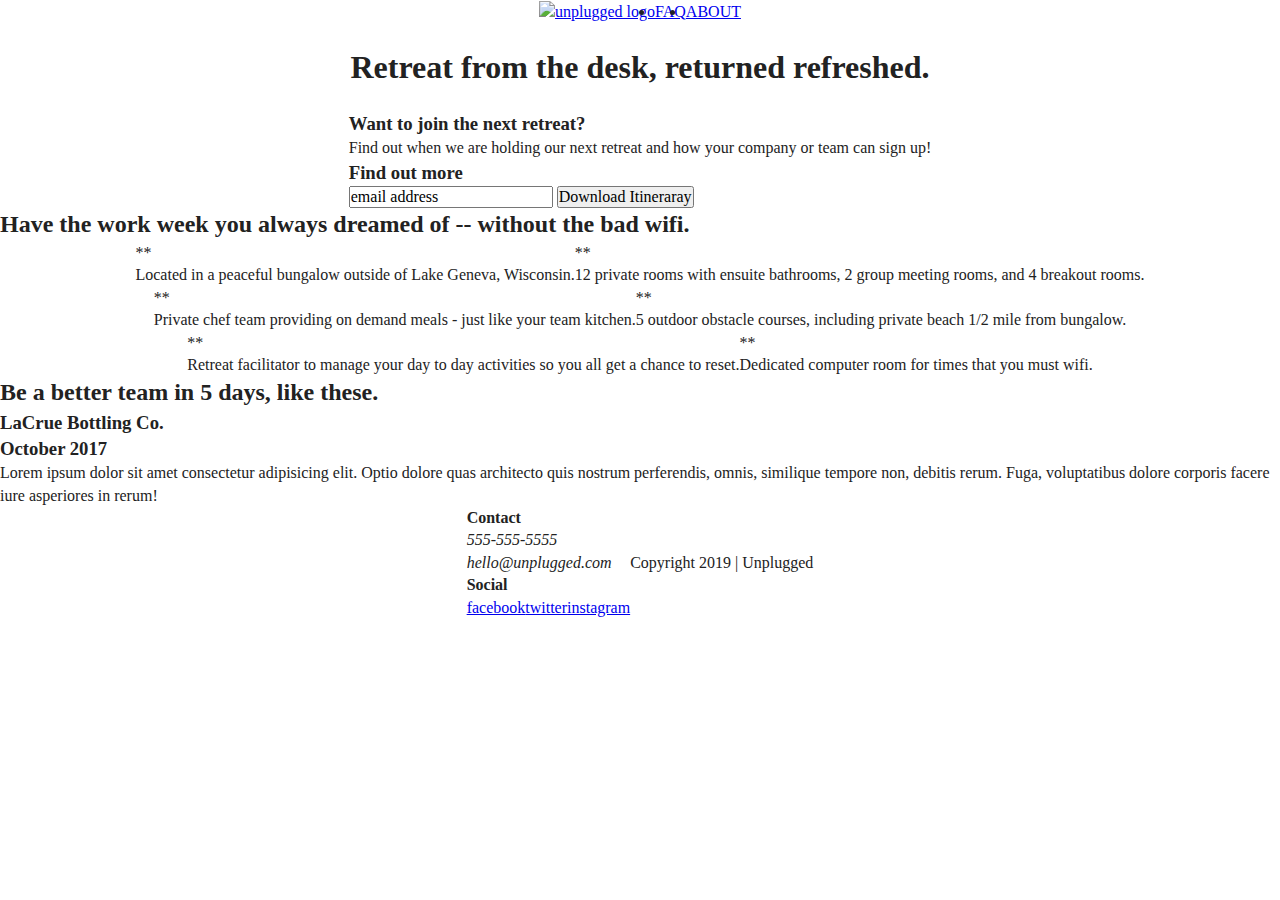
==== index.html @ de797e1e "Added initial flexbox properties to CSS" ====
<!doctype html>
<html class="no-js" lang="">

<head>
  <meta charset="utf-8">
  <title></title>
  <meta name="description" content="">
  <meta name="viewport" content="width=device-width, initial-scale=1">

  <meta property="og:title" content="">
  <meta property="og:type" content="">
  <meta property="og:url" content="">
  <meta property="og:image" content="">

  <link rel="manifest" href="site.webmanifest">
  <link rel="apple-touch-icon" href="icon.png">
  <!-- Place favicon.ico in the root directory -->

  <link rel="stylesheet" href="css/normalize.css">
  <link rel="stylesheet" href="css/main.css">

  <meta name="theme-color" content="#fafafa">
</head>

<body>
  <header>
    <div class="content-wrapper">
      <a href="#"><img src="" alt="unplugged logo"></a>
      <div class="header-divider"></div>
      <nav>
        <ul>
          <li><a href="faq/index.html">FAQ</a></li>
          <li><a href="about/index.html">ABOUT</a></li>
        </ul>
      </nav>
    </div>
  </header>

  <main>

    <!-- HERO AREA -->
    <section class="hero-area">
      <div class="content-wrapper">
        <h1>Retreat from the desk, returned refreshed.</h1>
        <!-- image will go here -->
      </div>
    </section>

    <!-- ASIDE: NEWSLETTER FORM -->
    <aside>
      <div class="content-wrapper">
        <div class="form-description">
          <h3>Want to join the next retreat?</h3>
          <p>
            Find out when we are holding our next retreat and how your company or team can sign up!
          </p>
        </div>
        <div class="form">
          <h3>Find out more</h3>
          <input type="text" name="name" value="email address" class="form-input">
          <input type="button" value="Download Itineraray" class="btn">
        </div>
      </div>
    </aside>

    <!-- RETREAT FEATURES SECTION -->
    <section class="features">
      <div class="content-wrapper">
        <h2>Have the work week you always dreamed of -- without the bad wifi.</h2>
        <div class="features-items">
          <article>
            <p class="fontawesome-icon">**</p>
            <p class="features-item-description">Located in a peaceful bungalow outside of Lake Geneva, Wisconsin.</p>
          </article>
          <article>
            <p class="fontawesome-icon">**</p>
            <p class="features-item-description">12 private rooms with ensuite bathrooms, 2 group meeting rooms, and 4 breakout rooms.</p>
          </article>
          <article>
            <p class="fontawesome-icon">**</p>
            <p class="features-item-description">Private chef team providing on demand meals - just like your team kitchen.</p>
          </article>
          <article>
            <p class="fontawesome-icon">**</p>
            <p class="features-item-description">5 outdoor obstacle courses, including private beach 1/2 mile from bungalow.</p>
          </article>
          <article>
            <p class="fontawesome-icon">**</p>
            <p class="features-item-description">Retreat facilitator to manage your day to day activities so you all get a chance to reset.</p>
          </article>
          <article>
            <p class="fontawesome-icon">**</p>
            <p class="features-item-description">Dedicated computer room for times that you must wifi.</p>
          </article>
        </div>
      </div>
    </section>

    <!-- REVIEWS SECTION -->
    <section class="reviews">
      <div class="content-wrapper">
        <h2>Be a better team in 5 days, like these.</h2>
        <!-- image here -->
        <h3>LaCrue Bottling Co.<br>
        October 2017</h3>
        <p>Lorem ipsum dolor sit amet consectetur adipisicing elit. Optio dolore quas architecto quis nostrum perferendis, omnis, similique tempore non, debitis rerum. Fuga, voluptatibus dolore corporis facere iure asperiores in rerum!</p>
      </div>
    </section>
  </main>

  <footer>
    <div class="content-wrapper">
      <div class="footer-content">

        <!-- FOOTER CONTACT INFO -->
        <div class="contact">
          <h4>Contact</h4>
          <address>
            <p>555-555-5555<br>
            hello@unplugged.com</p>
          </address>
        </div>

        <!-- SOCIAL MEDIA LINKS -->
        <div class="social">
          <h4>Social</h4>
          <div class="social-icons">
            <p><a href="https://facebook.com/" target="_blank">facebook</a></p>
            <p><a href="https://twitter.com/" target="_blank">twitter</a></p>
            <p><a href="https://instagram.com/" target="_blank">instagram</a></p>
          </div>
        </div>
      </div>
    </div>

    <div class="copyright">Copyright 2019 | Unplugged</div>

  </footer>





  <script src="js/vendor/modernizr-3.11.2.min.js"></script>
  <script src="js/plugins.js"></script>
  <script src="js/main.js"></script>

  <!-- Google Analytics: change UA-XXXXX-Y to be your site's ID. -->
  <script>
    window.ga = function () {
      ga.q.push(arguments)
    };
    ga.q = [];
    ga.l = +new Date;
    ga('create', 'UA-XXXXX-Y', 'auto');
    ga('set', 'anonymizeIp', true);
    ga('set', 'transport', 'beacon');
    ga('send', 'pageview')
  </script>
  <script src="https://www.google-analytics.com/analytics.js" async></script>

</body>

</html>
---- css/main.css ----
/*! HTML5 Boilerplate v8.0.0 | MIT License | https://html5boilerplate.com/ */

/* main.css 2.1.0 | MIT License | https://github.com/h5bp/main.css#readme */
/*
 * What follows is the result of much research on cross-browser styling.
 * Credit left inline and big thanks to Nicolas Gallagher, Jonathan Neal,
 * Kroc Camen, and the H5BP dev community and team.
 */

/* ==========================================================================
   Base styles: opinionated defaults
   ========================================================================== */

   /* Universal reset */
   * {
    margin: 0;
    padding: 0;
    box-sizing: border-box;
  }


html {
  color: #222;
  font-size: 1em;
  line-height: 1.4;
}

/*
 * Remove text-shadow in selection highlight:
 * https://twitter.com/miketaylr/status/12228805301
 *
 * Vendor-prefixed and regular ::selection selectors cannot be combined:
 * https://stackoverflow.com/a/16982510/7133471
 *
 * Customize the background color to match your design.
 */

::-moz-selection {
  background: #b3d4fc;
  text-shadow: none;
}

::selection {
  background: #b3d4fc;
  text-shadow: none;
}

/*
 * A better looking default horizontal rule
 */

hr {
  display: block;
  height: 1px;
  border: 0;
  border-top: 1px solid #ccc;
  margin: 1em 0;
  padding: 0;
}

/*
 * Remove the gap between audio, canvas, iframes,
 * images, videos and the bottom of their containers:
 * https://github.com/h5bp/html5-boilerplate/issues/440
 */

audio,
canvas,
iframe,
img,
svg,
video {
  vertical-align: middle;
}

/*
 * Remove default fieldset styles.
 */

fieldset {
  border: 0;
  margin: 0;
  padding: 0;
}

/*
 * Allow only vertical resizing of textareas.
 */

textarea {
  resize: vertical;
}

/* ==========================================================================
   Author's custom styles
   ========================================================================== */



/* -------------- BASE HEADER - FOOTER STYLES ------------*/

header,
footer {
  display: flex;
  justify-content: center;
  align-items: center;
  flex-flow: row wrap;
}

/* Header Styles */

header .content-wrapper {
  display: flex;
  justify-content: center;
  align-items: center;
  flex-flow: row wrap;
}

/* .header-divider {

} */

header nav {
  display: flex;
  justify-content: space-around;
  align-items: center;
  flex-flow: row wrap;
}

header nav ul {
  display: flex;
  justify-content: space-around;
}

/* Footer */

footer .footer-content {

}

footer .social-icons {
  display: flex;
  justify-content: space-around;
  align-items: center;
}

footer .social-icons p {
  display: flex;
  justify-content: center;
  align-items: center;
}


/* -------------- MOBILE STYLES - HOMEPAGE ------------*/

/* Hero Area */

.hero-area {
  display: flex;
  justify-content: center;
  flex-flow: row wrap;
}

.hero-area h1 {

}

/* Aside - Newsletter Form Section */
aside {
  display: flex;
  justify-content: center;
  align-items: center;
  flex-flow: row wrap;
}

/* Retreat Features Section */
.features {
  display: flex;
  justify-content: center;
  flex-flow: row wrap;
}

.features-items {
  display: flex;
  justify-content: center;
  align-items: center;
  flex-flow: row wrap;
}


/* Reviews Section */

.reviews {
  display: flex;
  justify-content: center;
  flex-flow: row wrap;
}



/* -------------- ABOUT PAGE ------------*/


/* Our Mission Section */
.mission {
  display: flex;
  justify-content: center;
  align-items: center;
  flex-flow: row wrap;
}

/* Google Maps Figure */
.map {

}

/* Contact Us Section */
.contact-section {
  display: flex;
  justify-content: center;
  align-items: center;
  flex-flow: row wrap;
}


/* -------------- FAQ PAGE ------------*/

.faq {
  display: flex;
  justify-content: center;
  align-items: center;
  flex-flow: row wrap;
}

.faq content-wrapper {
  display: flex;
  justify-content: center;
  align-items: center;
  flex-flow: row wrap;
}

.faq-items {

}















/* ==========================================================================
   Helper classes
   ========================================================================== */

/*
 * Hide visually and from screen readers
 */

.hidden,
[hidden] {
  display: none !important;
}

/*
 * Hide only visually, but have it available for screen readers:
 * https://snook.ca/archives/html_and_css/hiding-content-for-accessibility
 *
 * 1. For long content, line feeds are not interpreted as spaces and small width
 *    causes content to wrap 1 word per line:
 *    https://medium.com/@jessebeach/beware-smushed-off-screen-accessible-text-5952a4c2cbfe
 */

.sr-only {
  border: 0;
  clip: rect(0, 0, 0, 0);
  height: 1px;
  margin: -1px;
  overflow: hidden;
  padding: 0;
  position: absolute;
  white-space: nowrap;
  width: 1px;
  /* 1 */
}

/*
 * Extends the .sr-only class to allow the element
 * to be focusable when navigated to via the keyboard:
 * https://www.drupal.org/node/897638
 */

.sr-only.focusable:active,
.sr-only.focusable:focus {
  clip: auto;
  height: auto;
  margin: 0;
  overflow: visible;
  position: static;
  white-space: inherit;
  width: auto;
}

/*
 * Hide visually and from screen readers, but maintain layout
 */

.invisible {
  visibility: hidden;
}

/*
 * Clearfix: contain floats
 *
 * For modern browsers
 * 1. The space content is one way to avoid an Opera bug when the
 *    `contenteditable` attribute is included anywhere else in the document.
 *    Otherwise it causes space to appear at the top and bottom of elements
 *    that receive the `clearfix` class.
 * 2. The use of `table` rather than `block` is only necessary if using
 *    `:before` to contain the top-margins of child elements.
 */

.clearfix::before,
.clearfix::after {
  content: " ";
  display: table;
}

.clearfix::after {
  clear: both;
}

/* ==========================================================================
   EXAMPLE Media Queries for Responsive Design.
   These examples override the primary ('mobile first') styles.
   Modify as content requires.
   ========================================================================== */

@media only screen and (min-width: 35em) {
  /* Style adjustments for viewports that meet the condition */
}

@media print,
  (-webkit-min-device-pixel-ratio: 1.25),
  (min-resolution: 1.25dppx),
  (min-resolution: 120dpi) {
  /* Style adjustments for high resolution devices */
}

/* ==========================================================================
   Print styles.
   Inlined to avoid the additional HTTP request:
   https://www.phpied.com/delay-loading-your-print-css/
   ========================================================================== */

@media print {
  *,
  *::before,
  *::after {
    background: #fff !important;
    color: #000 !important;
    /* Black prints faster */
    box-shadow: none !important;
    text-shadow: none !important;
  }

  a,
  a:visited {
    text-decoration: underline;
  }

  a[href]::after {
    content: " (" attr(href) ")";
  }

  abbr[title]::after {
    content: " (" attr(title) ")";
  }

  /*
   * Don't show links that are fragment identifiers,
   * or use the `javascript:` pseudo protocol
   */
  a[href^="#"]::after,
  a[href^="javascript:"]::after {
    content: "";
  }

  pre {
    white-space: pre-wrap !important;
  }

  pre,
  blockquote {
    border: 1px solid #999;
    page-break-inside: avoid;
  }

  /*
   * Printing Tables:
   * https://web.archive.org/web/20180815150934/http://css-discuss.incutio.com/wiki/Printing_Tables
   */
  thead {
    display: table-header-group;
  }

  tr,
  img {
    page-break-inside: avoid;
  }

  p,
  h2,
  h3 {
    orphans: 3;
    widows: 3;
  }

  h2,
  h3 {
    page-break-after: avoid;
  }
}
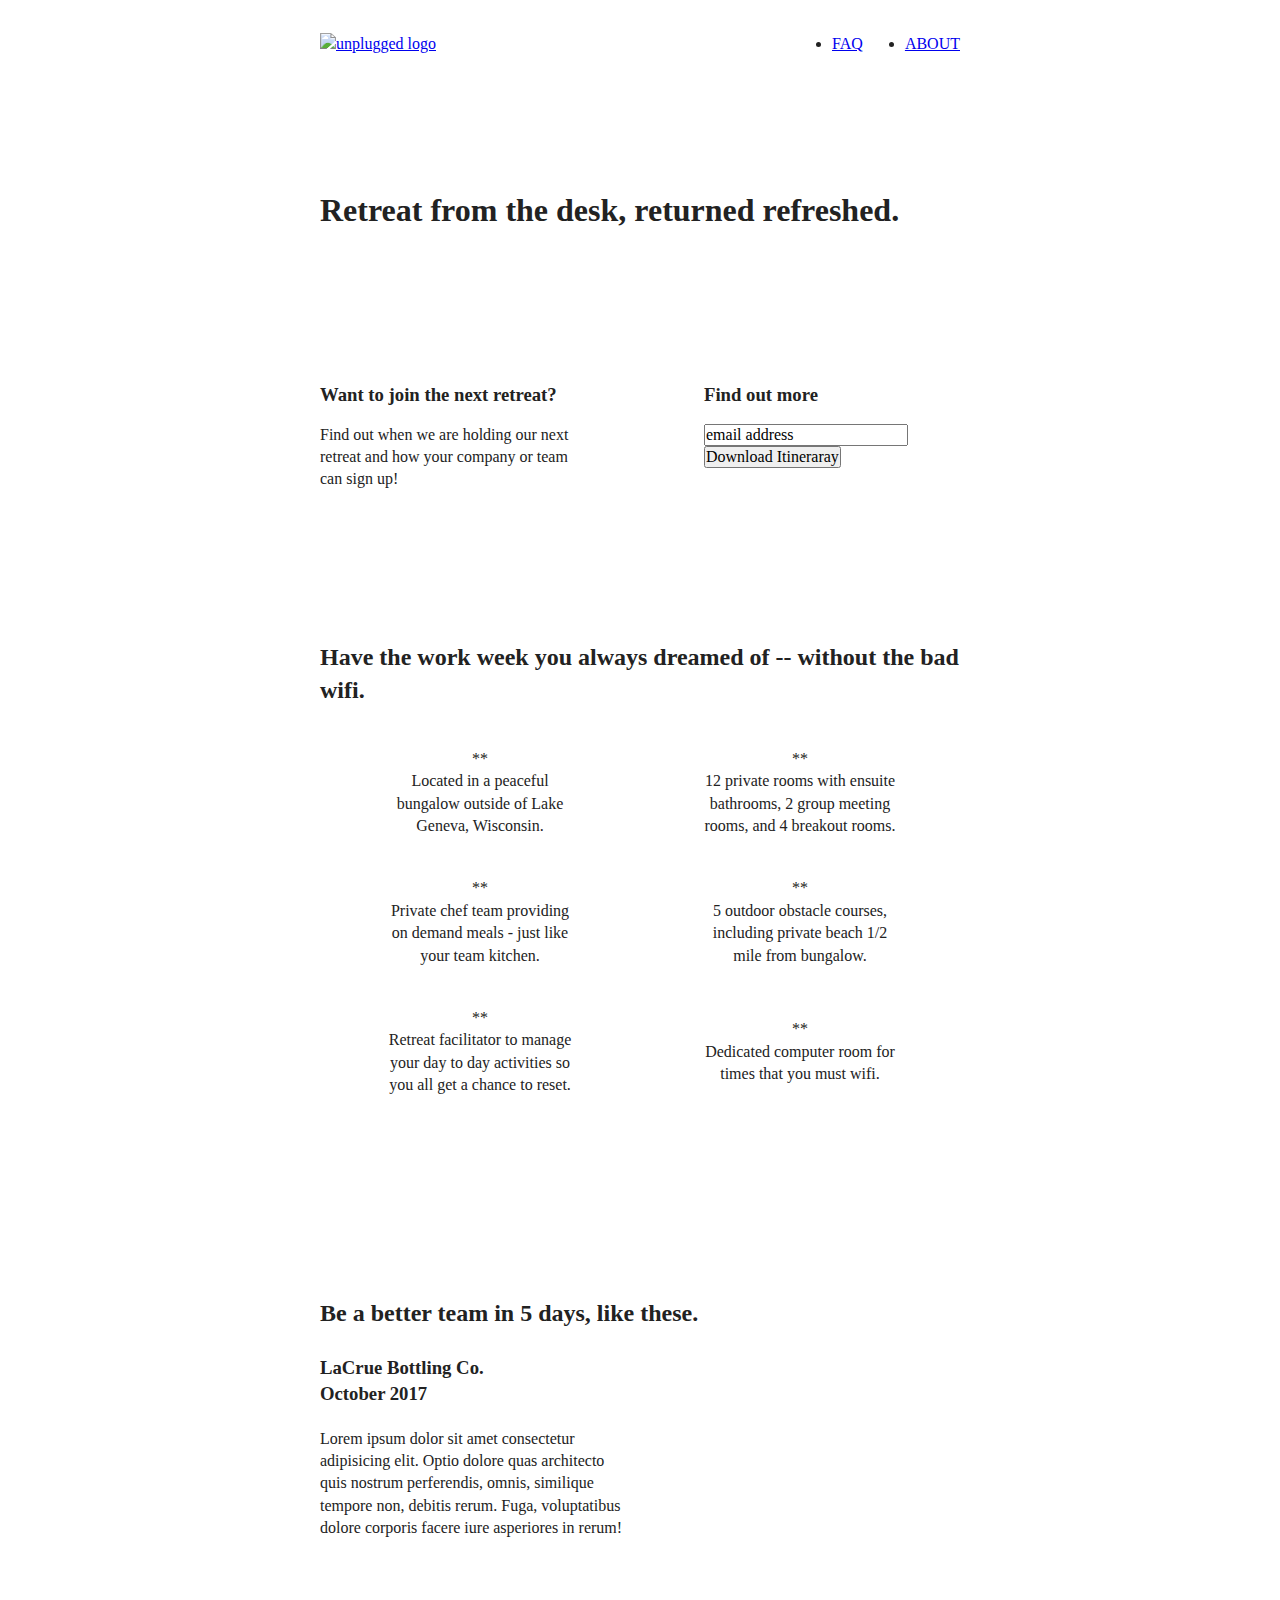
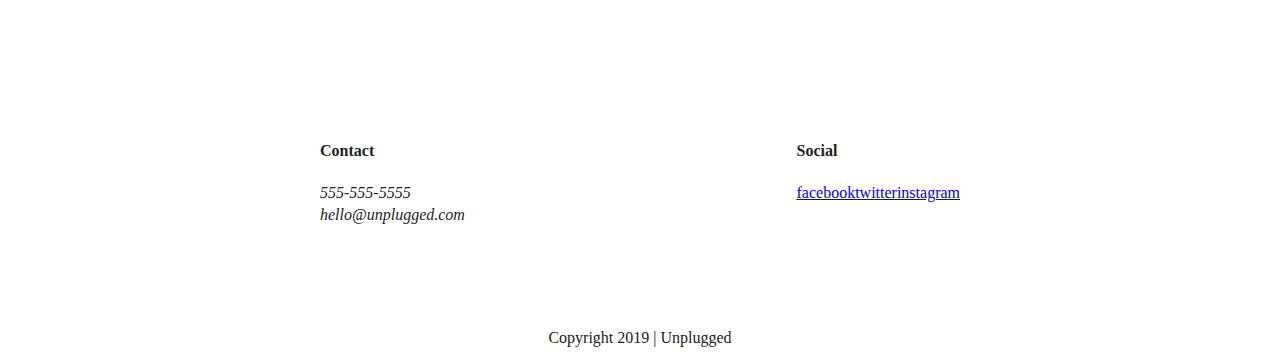
==== commit f9d9f538: "Formatted CSS for Tablet" ====
--- a/index.html
+++ b/index.html
@@ -100,10 +100,14 @@
     <section class="reviews">
       <div class="content-wrapper">
         <h2>Be a better team in 5 days, like these.</h2>
-        <!-- image here -->
-        <h3>LaCrue Bottling Co.<br>
-        October 2017</h3>
-        <p>Lorem ipsum dolor sit amet consectetur adipisicing elit. Optio dolore quas architecto quis nostrum perferendis, omnis, similique tempore non, debitis rerum. Fuga, voluptatibus dolore corporis facere iure asperiores in rerum!</p>
+          <article>
+            <!-- image here -->
+            <div>
+              <h3>LaCrue Bottling Co.<br>
+                October 2017</h3>
+                <p>Lorem ipsum dolor sit amet consectetur adipisicing elit. Optio dolore quas architecto quis nostrum perferendis, omnis, similique tempore non, debitis rerum. Fuga, voluptatibus dolore corporis facere iure asperiores in rerum!</p>
+              </div>
+          </article>
       </div>
     </section>
   </main>
--- a/css/main.css
+++ b/css/main.css
@@ -8,15 +8,15 @@
  */
 
 /* ==========================================================================
-   Base styles: opinionated defaults
-   ========================================================================== */
-
-   /* Universal reset */
-   * {
-    margin: 0;
-    padding: 0;
-    box-sizing: border-box;
-  }
+Base styles: opinionated defaults
+========================================================================== */
+
+/* Universal reset */
+* {
+margin: 0;
+padding: 0;
+box-sizing: border-box;
+}
 
 
 html {
@@ -95,9 +95,12 @@
    Author's custom styles
    ========================================================================== */
 
-
-
 /* -------------- BASE HEADER - FOOTER STYLES ------------*/
+
+.content-wrapper {
+  width: 90%;
+  margin: 50px 0;
+}
 
 header,
 footer {
@@ -109,33 +112,59 @@
 
 /* Header Styles */
 
+header {
+  padding: 15px 0;
+}
+
 header .content-wrapper {
   display: flex;
   justify-content: center;
   align-items: center;
   flex-flow: row wrap;
-}
-
-/* .header-divider {
-
-} */
+  margin: 0;
+}
+
+.header-divider {
+  width: 100%;
+  height: 1px;
+  margin: 20px 0;
+  background-color: #a1a0a0;
+}
 
 header nav {
   display: flex;
   justify-content: space-around;
   align-items: center;
   flex-flow: row wrap;
+  width: 50%;
 }
 
 header nav ul {
   display: flex;
   justify-content: space-around;
+  width: 100%;
 }
 
 /* Footer */
 
-footer .footer-content {
-
+footer {
+  flex-direction: column;
+}
+
+footer .content-wrapper {
+  width: 55%;
+}
+
+footer h4 {
+  margin-bottom: 20px; 
+}
+
+footer p {
+  margin: 0;
+}
+
+footer .contact {
+  margin-bottom: 50px;
 }
 
 footer .social-icons {
@@ -150,6 +179,10 @@
   align-items: center;
 }
 
+footer .copyright {
+  margin-bottom: 10px;
+}
+
 
 /* -------------- MOBILE STYLES - HOMEPAGE ------------*/
 
@@ -161,9 +194,10 @@
   flex-flow: row wrap;
 }
 
-.hero-area h1 {
-
-}
+.hero-area .content-wrapper {
+  margin: 30px 0;
+}
+
 
 /* Aside - Newsletter Form Section */
 aside {
@@ -173,6 +207,18 @@
   flex-flow: row wrap;
 }
 
+aside .content-wrapper {
+  margin-top: 30px;
+}
+
+aside h3 {
+  padding-bottom: 15px;
+}
+
+aside p {
+  padding-bottom: 40px;
+}
+
 /* Retreat Features Section */
 .features {
   display: flex;
@@ -180,11 +226,16 @@
   flex-flow: row wrap;
 }
 
-.features-items {
-  display: flex;
-  justify-content: center;
-  align-items: center;
-  flex-flow: row wrap;
+.features .features-items {
+  display: flex;
+  justify-content: center;
+  align-items: center;
+  flex-flow: row wrap;
+}
+
+.features article {
+  width: 62%;
+  margin: 30px 0;
 }
 
 
@@ -194,6 +245,15 @@
   display: flex;
   justify-content: center;
   flex-flow: row wrap;
+}
+
+.reviews h2 {
+  margin-bottom: 25px;
+}
+
+.reviews h3 {
+  width: 55%;
+  margin-bottom: 20px;
 }
 
 
@@ -209,10 +269,14 @@
   flex-flow: row wrap;
 }
 
+.mission h2 {
+  margin-bottom: 20px;
+}
+
 /* Google Maps Figure */
-.map {
-
-}
+/* .map {
+
+} */
 
 /* Contact Us Section */
 .contact-section {
@@ -222,6 +286,19 @@
   flex-flow: row wrap;
 }
 
+.contact-section h2 {
+  margin-bottom: 15px;
+}
+
+.contact-section address {
+  margin: 15px 0;
+}
+
+.contact-section address:last-child {
+  margin-bottom: 0;
+}
+
+
 
 /* -------------- FAQ PAGE ------------*/
 
@@ -232,16 +309,22 @@
   flex-flow: row wrap;
 }
 
-.faq content-wrapper {
-  display: flex;
-  justify-content: center;
-  align-items: center;
-  flex-flow: row wrap;
-}
-
-.faq-items {
-
-}
+.faq .content-wrapper {
+  margin: 50px 0 0 0;
+  display: flex;
+  justify-content: center;
+  align-items: center;
+  flex-flow: row wrap;
+}
+
+.faq h2 {
+  margin-bottom: 40px;
+}
+
+.faq-content {
+  margin-bottom: 50px;
+}
+
 
 
 
@@ -345,8 +428,165 @@
    Modify as content requires.
    ========================================================================== */
 
-@media only screen and (min-width: 35em) {
-  /* Style adjustments for viewports that meet the condition */
+@media only screen and (min-width: 768px) {
+  /* Tablet styles here */
+
+  /* Base Styles */
+
+  .content-wrapper {
+    max-width: 640px;
+    margin: 100px 0;
+  }
+
+  /* Header */
+
+  header {
+    padding: 32px 0;
+  }
+
+  header .header-divider {
+    display: none;
+  }
+
+  header .content-wrapper {
+    justify-content: space-between;
+  }
+
+  header nav {
+    width: 20%;
+  }
+
+  header nav ul {
+    justify-content: space-between;
+  }
+
+  /* Footer */
+
+  footer .content-wrapper {
+    width: 65%;
+  }
+
+  .footer-content {
+    display: flex;
+    justify-content: space-between;
+    align-items: flex-start;
+  }
+
+  footer .contact {
+    margin-bottom: 0;
+  }
+
+
+  /**** Tablet Homepage ****/
+
+  /* Hero Section */
+
+  .hero-area {
+    margin: 100px 0;
+  }
+
+  .hero-area .content-wrapper,
+  .hero-area h1 {
+    margin: 0;
+  }
+
+  /* Aside */
+
+  aside .content-wrapper {
+    margin: 50px 0;
+    display: flex;
+    justify-content: space-between;
+    flex-flow: row wrap;
+  }
+
+  .form,
+  .form-description {
+    width: 40%;
+    margin: 0;
+  }
+
+  aside p {
+    padding-bottom: 0;
+  }
+
+  /* Features */
+
+  .features article {
+    margin: 40px 0 0 0;
+    display: flex;
+    justify-content: center;
+    align-items: center;
+    flex-flow: column wrap;
+    flex-basis: 50%;
+  }
+
+  .features .features-item-description {
+    width: 60%;
+    text-align: center;
+  }
+
+  /* Reviews */
+
+  .reviews article {
+    display: flex;
+    justify-content: space-between;
+  }
+
+  .reviews article div {
+    width: 48%;
+  }
+
+
+  /**** Tablet About Page  ****/
+
+  /* Mission Section */
+
+  .mission h2 {
+    margin-bottom: 40px;
+  }
+
+  .mission .mission-content {
+    display: flex;
+    justify-content: space-between;
+  }
+
+  .mission .mission-content p {
+    width: 45%;
+  }
+
+  /* Contact Section */
+  .contact-section h2 {
+    margin-bottom: 50px;
+    width: 80%;
+  }
+
+  .contact-section .contact-content {
+    display: flex;
+    justify-content: space-between;
+    align-items: flex-start;
+  }
+
+
+  /**** Tablet FAQ Page  ****/
+
+  /* not working - figure this out */
+  .faq .content-wrapper {
+    justify-content: space-between;
+    margin: 100px 0 50px 0;
+  }
+
+  .faq-content {
+    flex-basis: 40%;
+  }
+
+  .faq h2 {
+    width: 100%;
+  }
+
+}
+
+@media only screen and (min-width: 1200px) {
+  /* Desktop styles here */
 }
 
 @media print,
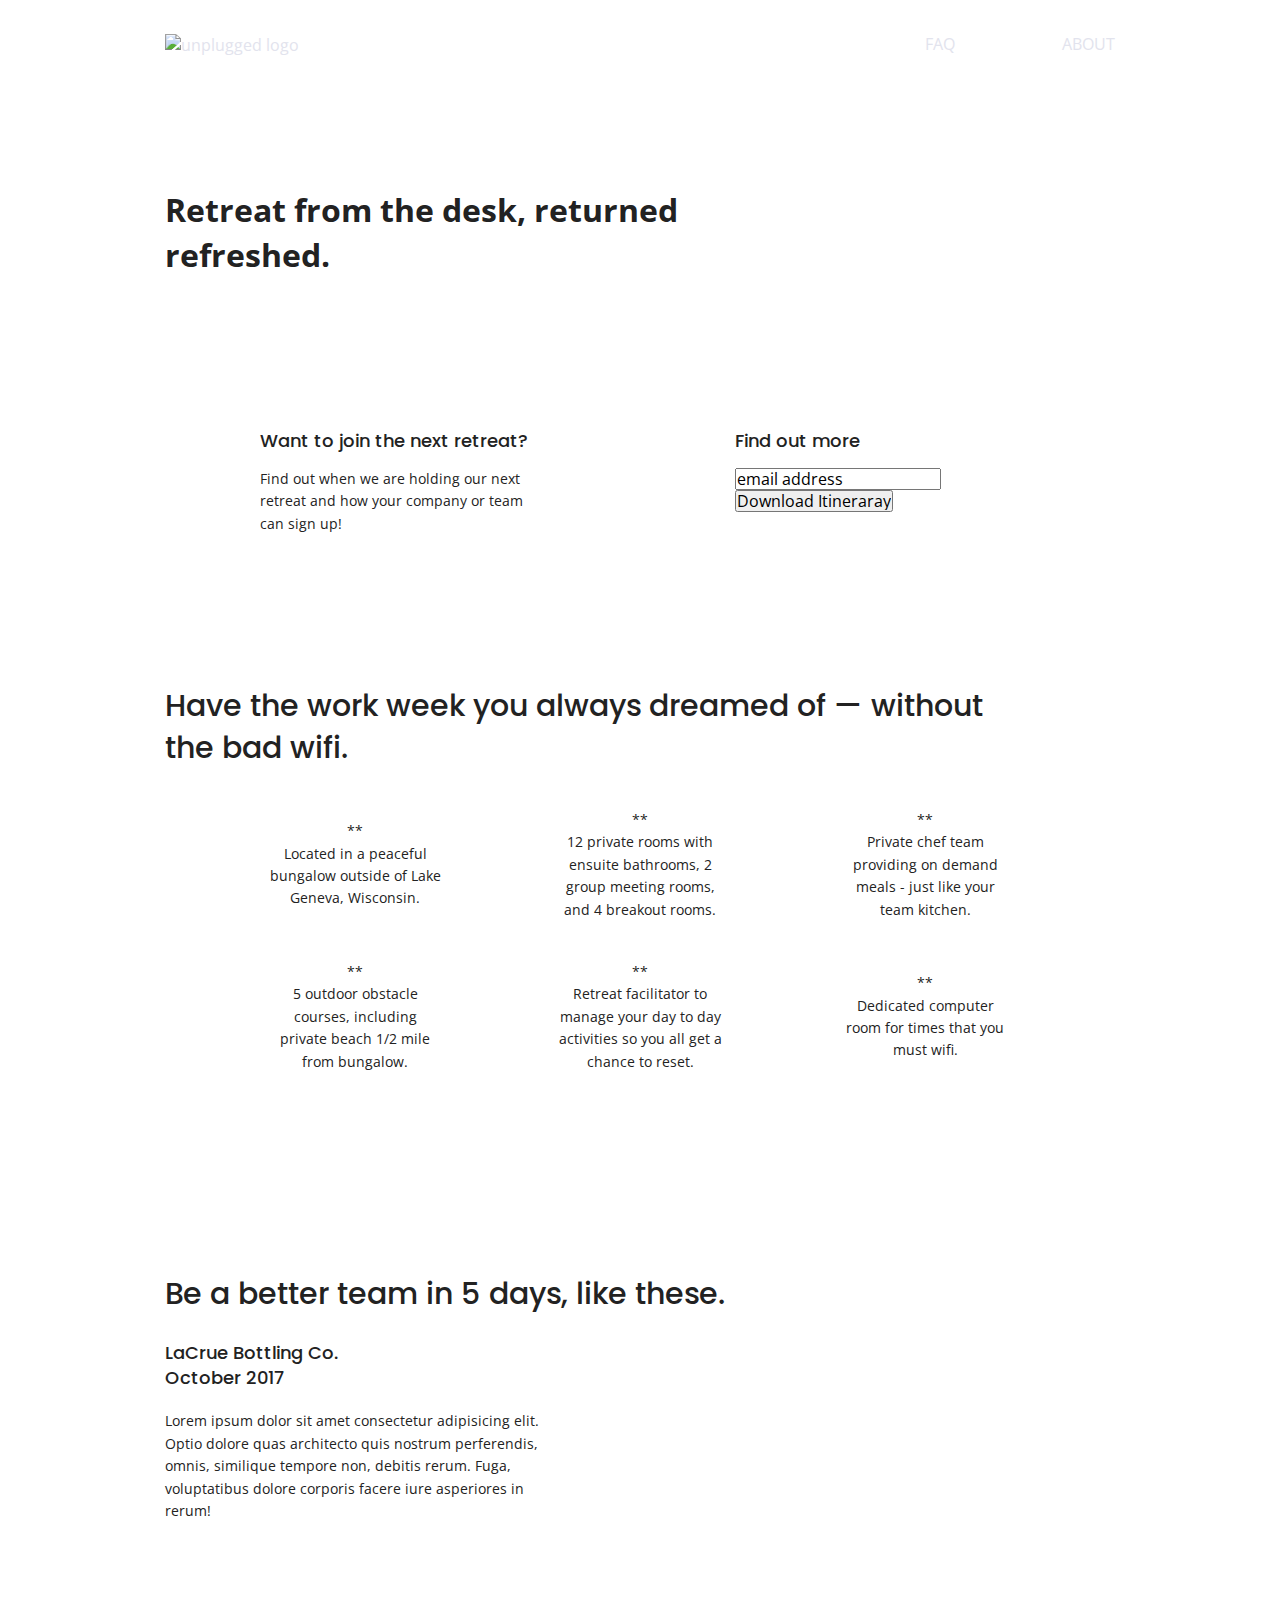
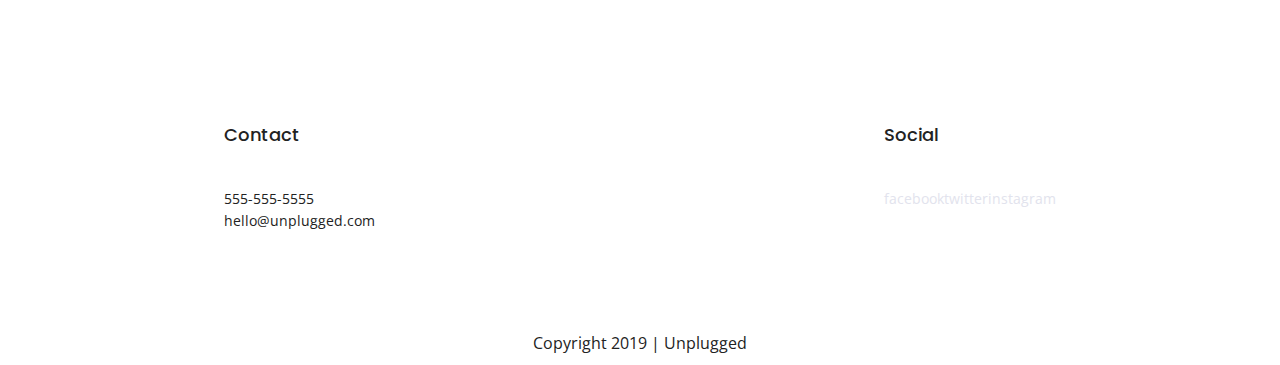
==== commit c0cbb905: "Added general text styles" ====
--- a/index.html
+++ b/index.html
@@ -18,6 +18,8 @@
 
   <link rel="stylesheet" href="css/normalize.css">
   <link rel="stylesheet" href="css/main.css">
+
+  <link href="https://fonts.googleapis.com/css?family=Open+Sans:400,700|Poppins:500,700" rel="stylesheet">
 
   <meta name="theme-color" content="#fafafa">
 </head>
@@ -66,7 +68,7 @@
     <!-- RETREAT FEATURES SECTION -->
     <section class="features">
       <div class="content-wrapper">
-        <h2>Have the work week you always dreamed of -- without the bad wifi.</h2>
+        <h2>Have the work week you always dreamed of — without the bad wifi.</h2>
         <div class="features-items">
           <article>
             <p class="fontawesome-icon">**</p>
--- a/css/main.css
+++ b/css/main.css
@@ -94,13 +94,63 @@
 /* ==========================================================================
    Author's custom styles
    ========================================================================== */
-
-/* -------------- BASE HEADER - FOOTER STYLES ------------*/
-
+/* ==========================================================================
+   Author's custom styles
+   ========================================================================== */
+/* General Styles */
+ 
+html {
+	font-size: 16px;
+}
+ 
+body {
+  font-family: 'Open Sans', sans-serif;
+  font-size: 1em;
+  text-align: left;
+}
+ 
+ul, 
+ol {
+  list-style: none;
+}
+ 
+a {
+	color: #e2e3ed;
+  text-decoration: none;
+}
+ 
+h2 {
+  font-family: 'Poppins', sans-serif;
+  font-size: 1.875rem;
+  font-weight: 500;
+}
+ 
+h3, 
+h4 {
+  font-family: 'Poppins', sans-serif;
+  font-size: 1.125rem;
+  font-weight: 500;
+}
+ 
+p {
+	font-size: 0.875rem;
+  line-height: 1.4rem;
+}
+ 
+address {
+  font-style: normal;
+}
+ 
 .content-wrapper {
   width: 90%;
   margin: 50px 0;
 }
+
+
+
+
+/* -------------- BASE HEADER - FOOTER STYLES ------------*/
+
 
 header,
 footer {
@@ -476,8 +526,12 @@
     margin-bottom: 0;
   }
 
-
-  /**** Tablet Homepage ****/
+  footer h4 {
+    margin-bottom: 40px;
+  }
+
+
+  /**** TABLET HOMEPAGE ****/
 
   /* Hero Section */
 
@@ -537,7 +591,7 @@
   }
 
 
-  /**** Tablet About Page  ****/
+  /**** TABLET ABOUT PAGE  ****/
 
   /* Mission Section */
 
@@ -560,6 +614,11 @@
     width: 80%;
   }
 
+  /* Contact Section */
+  .contact-section h4 {
+    margin-bottom: 20px;
+  }
+
   .contact-section .contact-content {
     display: flex;
     justify-content: space-between;
@@ -567,7 +626,7 @@
   }
 
 
-  /**** Tablet FAQ Page  ****/
+  /**** TABLET FAQ PAGE  ****/
 
   /* not working - figure this out */
   .faq .content-wrapper {
@@ -585,8 +644,89 @@
 
 }
 
+/****** DESKTOP STYLES *******/
+
 @media only screen and (min-width: 1200px) {
   /* Desktop styles here */
+
+  /* Base Styles */
+
+  .content-wrapper {
+    max-width: 950px;
+  }
+
+  /*** DESKTOP HOMEPAGE ***/
+
+  /* Header */
+  /* no changes */
+
+  /* Footer */
+  /* no changes */
+
+  /* Hero Section */
+  .hero-area h1 {
+    width: 65%;
+  }
+
+  /* Aside Section */
+  aside .content-wrapper {
+    justify-content: space-around;
+  }
+
+  .form,
+  .form-description {
+    width: 30%;
+  }
+
+  /* Features Section */
+  .features h2 {
+    width: 90%;
+  }
+
+  .features article {
+    flex-basis: 30%;
+  }
+
+  /* Reviews Section */
+  .reviews article div {
+    width: 43%;
+  }
+
+
+  /**** DESKTOP ABOUT PAGE ****/
+
+  .mission h2,
+  .contact-content {
+    width: 90%;
+  }
+
+  /* Contact Section */
+  .contact-section h4 {
+    margin-bottom: 40px;
+  }
+
+  /**** DESKTOP FAQ PAGE ****/
+  /* no changes */
+
+
+
+
+
+
+
+
+
+  
+
+
+
+
+
+
+
+
+
+
 }
 
 @media print,
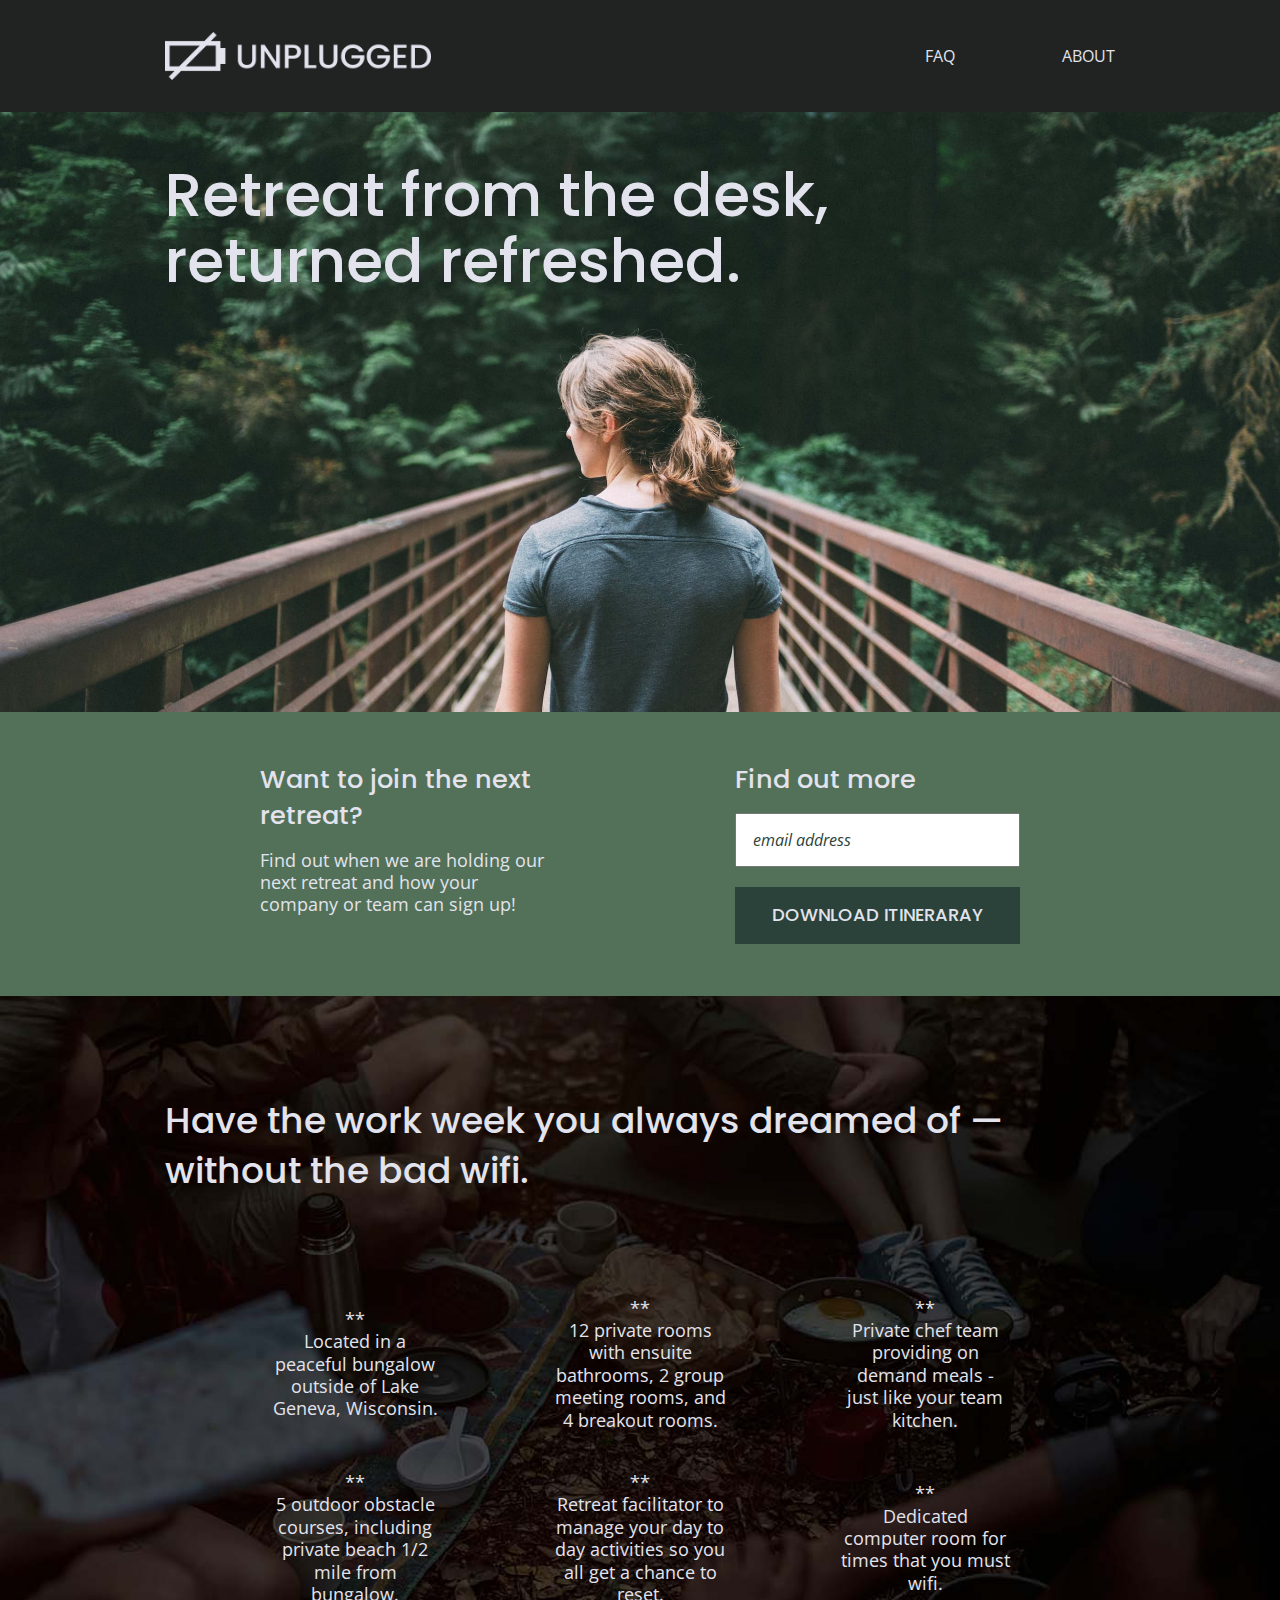
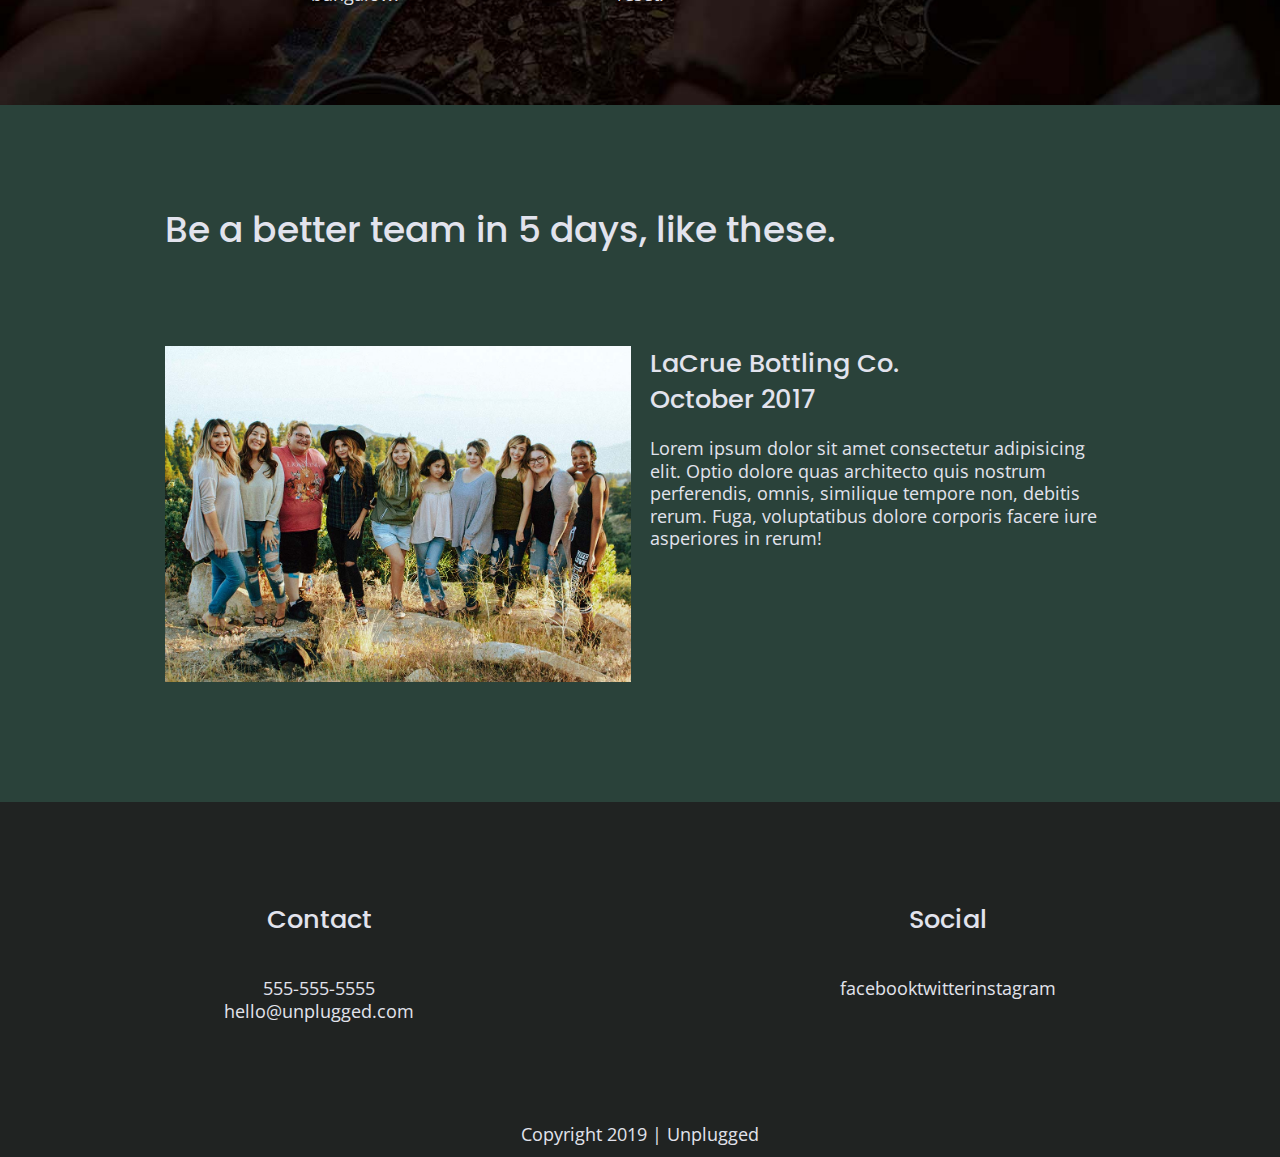
==== commit 33360d1b: "Added responsive images" ====
--- a/index.html
+++ b/index.html
@@ -27,7 +27,11 @@
 <body>
   <header>
     <div class="content-wrapper">
-      <a href="#"><img src="" alt="unplugged logo"></a>
+      <figure>
+        <a href="../index.html">
+             <img src="../img/unpluggedlogo.png" alt="Unplugged Logo">
+        </a>
+      </figure>
       <div class="header-divider"></div>
       <nav>
         <ul>
@@ -44,7 +48,6 @@
     <section class="hero-area">
       <div class="content-wrapper">
         <h1>Retreat from the desk, returned refreshed.</h1>
-        <!-- image will go here -->
       </div>
     </section>
 
@@ -103,7 +106,9 @@
       <div class="content-wrapper">
         <h2>Be a better team in 5 days, like these.</h2>
           <article>
-            <!-- image here -->
+            <figure>
+              <img src="img/omar-lopez-296944-unsplash.jpg" alt="Name of my awesome image">
+            </figure>
             <div>
               <h3>LaCrue Bottling Co.<br>
                 October 2017</h3>
--- a/css/main.css
+++ b/css/main.css
@@ -107,6 +107,7 @@
   font-family: 'Open Sans', sans-serif;
   font-size: 1em;
   text-align: left;
+  color: #e2e3ed;
 }
  
 ul, 
@@ -115,8 +116,16 @@
 }
  
 a {
-	color: #e2e3ed;
   text-decoration: none;
+  color: #e2e3ed;
+}
+
+img { 
+	width: 100%;
+}
+ 
+figure {
+  margin: 0;
 }
  
 h2 {
@@ -146,6 +155,10 @@
   margin: 50px 0;
 }
 
+.copyright {
+  font-size: 0.875rem;
+}
+
 
 
 
@@ -158,6 +171,7 @@
   justify-content: center;
   align-items: center;
   flex-flow: row wrap;
+  background-color: #202322;
 }
 
 /* Header Styles */
@@ -172,13 +186,22 @@
   align-items: center;
   flex-flow: row wrap;
   margin: 0;
+  width: 100%;
+}
+
+header figure {
+  width: 55%;
+  display: flex;
+  justify-content: center;
+  align-items: center;
+  flex-flow: row wrap;
 }
 
 .header-divider {
   width: 100%;
   height: 1px;
   margin: 20px 0;
-  background-color: #a1a0a0;
+  background-color: #e2e3ed5d;
 }
 
 header nav {
@@ -199,10 +222,12 @@
 
 footer {
   flex-direction: column;
+  text-align: center;
 }
 
 footer .content-wrapper {
   width: 55%;
+
 }
 
 footer h4 {
@@ -239,13 +264,24 @@
 /* Hero Area */
 
 .hero-area {
+  background: url(../img/jake-melara-30679-unsplash-cmp.jpg);
+  background-size: cover;
+  background-position: center;
+  min-height: 500px;
   display: flex;
   justify-content: center;
   flex-flow: row wrap;
 }
 
 .hero-area .content-wrapper {
-  margin: 30px 0;
+  margin: 30px 0;  
+}
+
+.hero-area h1 {
+  font-size: 2.25em;
+  font-family: 'Poppins', Helvetica, Arial, sans-serif; 
+  font-weight: 500; 
+  line-height: 1.2; 
 }
 
 
@@ -255,6 +291,7 @@
   justify-content: center;
   align-items: center;
   flex-flow: row wrap;
+  background-color: #527158;
 }
 
 aside .content-wrapper {
@@ -262,15 +299,40 @@
 }
 
 aside h3 {
-  padding-bottom: 15px;
+  margin-bottom: 15px;
 }
 
 aside p {
-  padding-bottom: 40px;
+  margin-bottom: 30px;
+}
+
+input[type=text] {
+  box-sizing: border-box;
+  width: 100%;
+  color: #2a423a;
+  font-style: italic;
+  padding: 1em;
+}
+
+input[type=button] {
+  width: 100%;
+  margin-top: 20px;
+  padding: 1em 0;
+  background-color: #2a423a;
+  font-family: 'Poppins', Helvetica, Arial, sans-serif;
+  font-weight: 500;
+  font-size: 1.125em;
+  color: #e2e3ed;
+  border: none;
+  text-align: center;
+  text-transform: uppercase;
 }
 
 /* Retreat Features Section */
 .features {
+  background: url(../img/rawpixel-800820-unsplash1.jpg);
+  background-size: cover;
+  background-position: center;
   display: flex;
   justify-content: center;
   flex-flow: row wrap;
@@ -284,10 +346,14 @@
 }
 
 .features article {
-  width: 62%;
+  width: 60%;
   margin: 30px 0;
-}
-
+  text-align: center;
+}
+
+.features h2 {
+  margin-bottom: 60px;
+}
 
 /* Reviews Section */
 
@@ -295,6 +361,11 @@
   display: flex;
   justify-content: center;
   flex-flow: row wrap;
+  background-color: #2a423a;
+}
+
+.reviews figure {
+  margin-bottom: 20px;
 }
 
 .reviews h2 {
@@ -317,6 +388,7 @@
   justify-content: center;
   align-items: center;
   flex-flow: row wrap;
+  background-color: #527158;
 }
 
 .mission h2 {
@@ -334,13 +406,14 @@
   justify-content: center;
   align-items: center;
   flex-flow: row wrap;
+  background-color: #2a423a;
 }
 
 .contact-section h2 {
-  margin-bottom: 15px;
-}
-
-.contact-section address {
+  margin-bottom: 20px;
+}
+
+.contact-section address p {
   margin: 15px 0;
 }
 
@@ -357,6 +430,7 @@
   justify-content: center;
   align-items: center;
   flex-flow: row wrap;
+  background-color: #527158;
 }
 
 .faq .content-wrapper {
@@ -369,6 +443,11 @@
 
 .faq h2 {
   margin-bottom: 40px;
+  width: 100%;
+}
+
+.faq h4 {
+  margin-bottom: 20px;
 }
 
 .faq-content {
@@ -483,6 +562,15 @@
 
   /* Base Styles */
 
+  h2 {
+    font-size: 2.25rem;
+  }
+   
+  h3, 
+  h4 {
+    font-size: 1.5rem;
+  }
+
   .content-wrapper {
     max-width: 640px;
     margin: 100px 0;
@@ -492,6 +580,14 @@
 
   header {
     padding: 32px 0;
+  }
+
+  header figure {
+    width: 33%;
+    display: flex;
+    justify-content: center;
+    align-items: center;
+    flex-flow: row wrap;
   }
 
   header .header-divider {
@@ -536,12 +632,18 @@
   /* Hero Section */
 
   .hero-area {
-    margin: 100px 0;
+    padding: 100px 0;
+    min-height: 600px;
   }
 
   .hero-area .content-wrapper,
   .hero-area h1 {
     margin: 0;
+  }
+
+  .hero-area h1 {
+    font-size: 3em;
+    line-height: 1.1;
   }
 
   /* Aside */
@@ -586,8 +688,9 @@
     justify-content: space-between;
   }
 
-  .reviews article div {
-    width: 48%;
+  .reviews article div,
+  .reviews article figure {
+    width: 49%;
   }
 
 
@@ -627,11 +730,10 @@
 
 
   /**** TABLET FAQ PAGE  ****/
-
-  /* not working - figure this out */
   .faq .content-wrapper {
     justify-content: space-between;
     margin: 100px 0 50px 0;
+    align-items: flex-start;
   }
 
   .faq-content {
@@ -650,6 +752,19 @@
   /* Desktop styles here */
 
   /* Base Styles */
+   
+  h3, 
+  h4 {
+    font-size: 1.6rem;
+  }
+
+  p {
+    font-size: 1.125rem;
+  }
+
+  .copyright {
+    font-size: 1.125rem;
+  }
 
   .content-wrapper {
     max-width: 950px;
@@ -658,14 +773,25 @@
   /*** DESKTOP HOMEPAGE ***/
 
   /* Header */
-  /* no changes */
+  header figure {
+    width: 28%;
+    display: flex;
+    justify-content: center;
+    align-items: center;
+    flex-flow: row wrap;
+  }
 
   /* Footer */
   /* no changes */
 
   /* Hero Section */
+  .hero-area {
+    padding: 50px 0;
+  }
+
   .hero-area h1 {
-    width: 65%;
+    width: 75%;
+    font-size: 3.75rem;
   }
 
   /* Aside Section */
@@ -688,10 +814,10 @@
   }
 
   /* Reviews Section */
-  .reviews article div {
-    width: 43%;
-  }
-
+  .reviews h2 {
+    margin-bottom: 90px;
+  }
+ 
 
   /**** DESKTOP ABOUT PAGE ****/
 
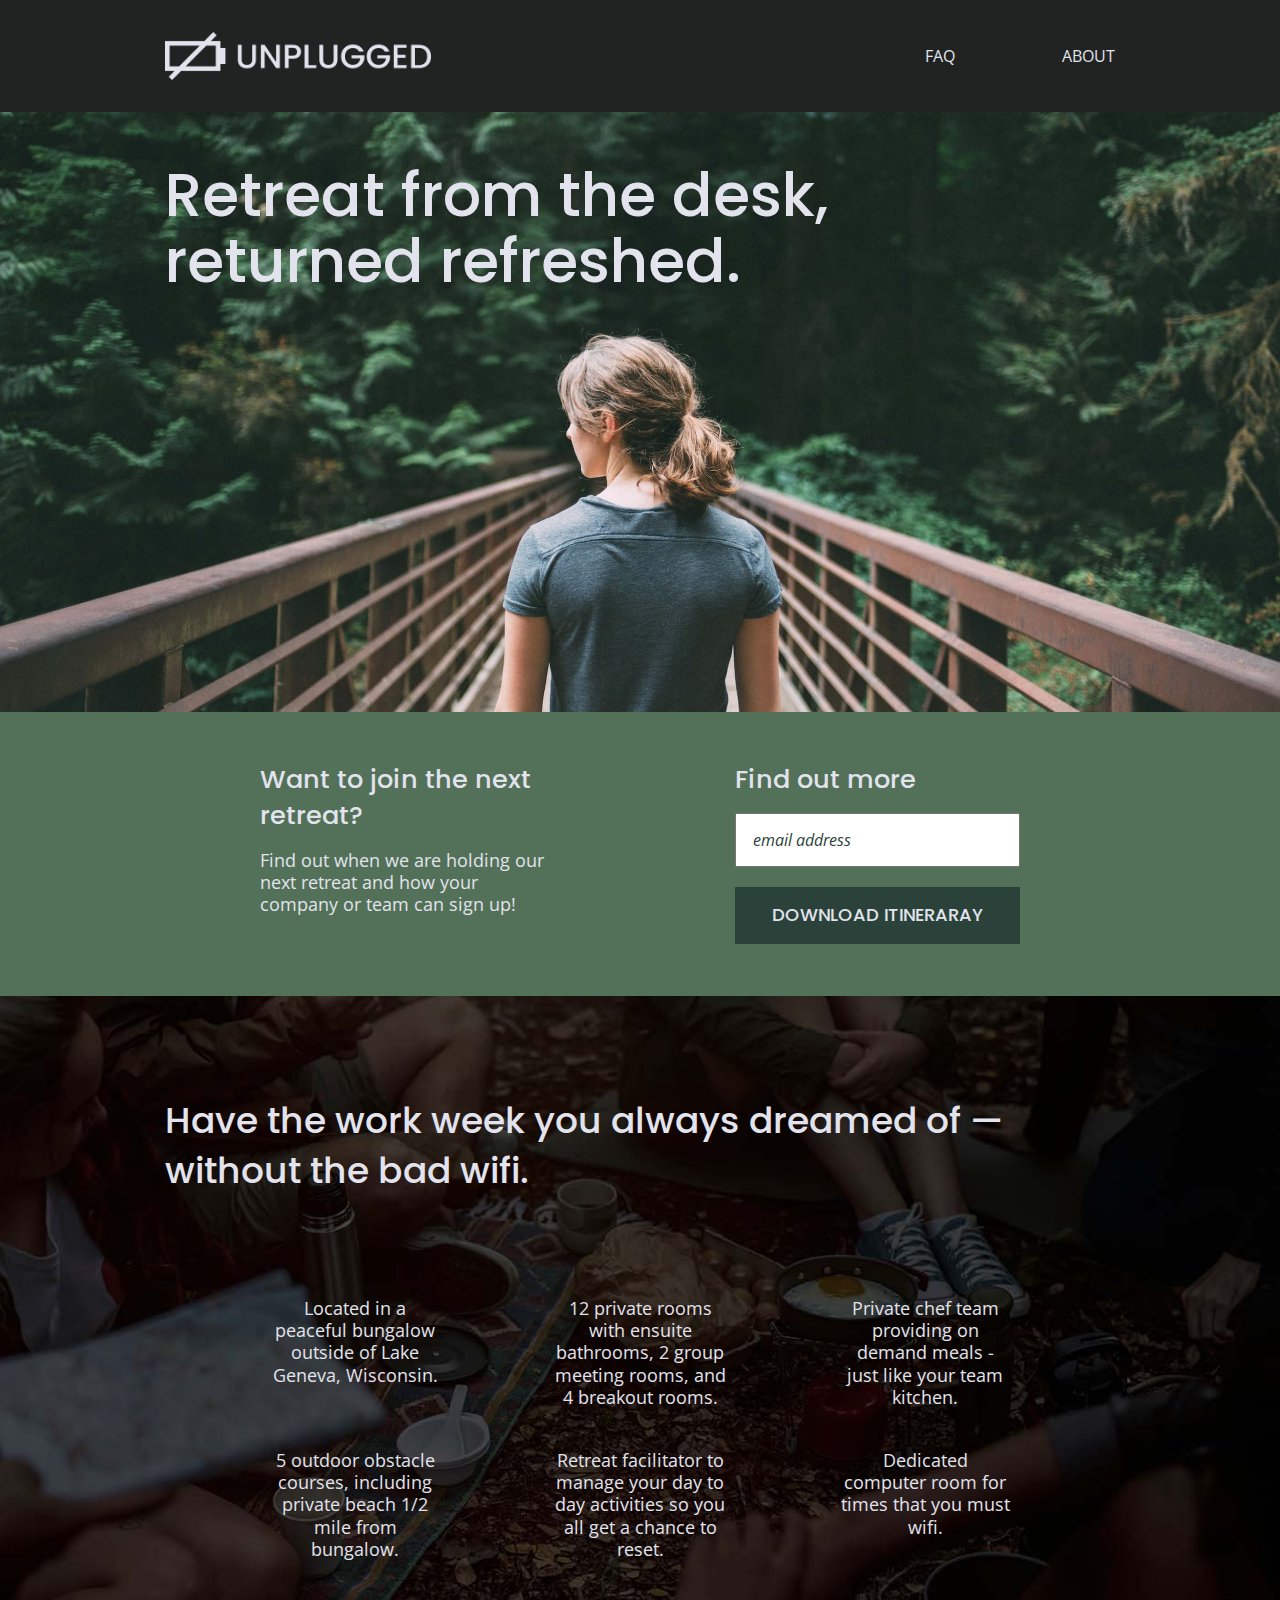
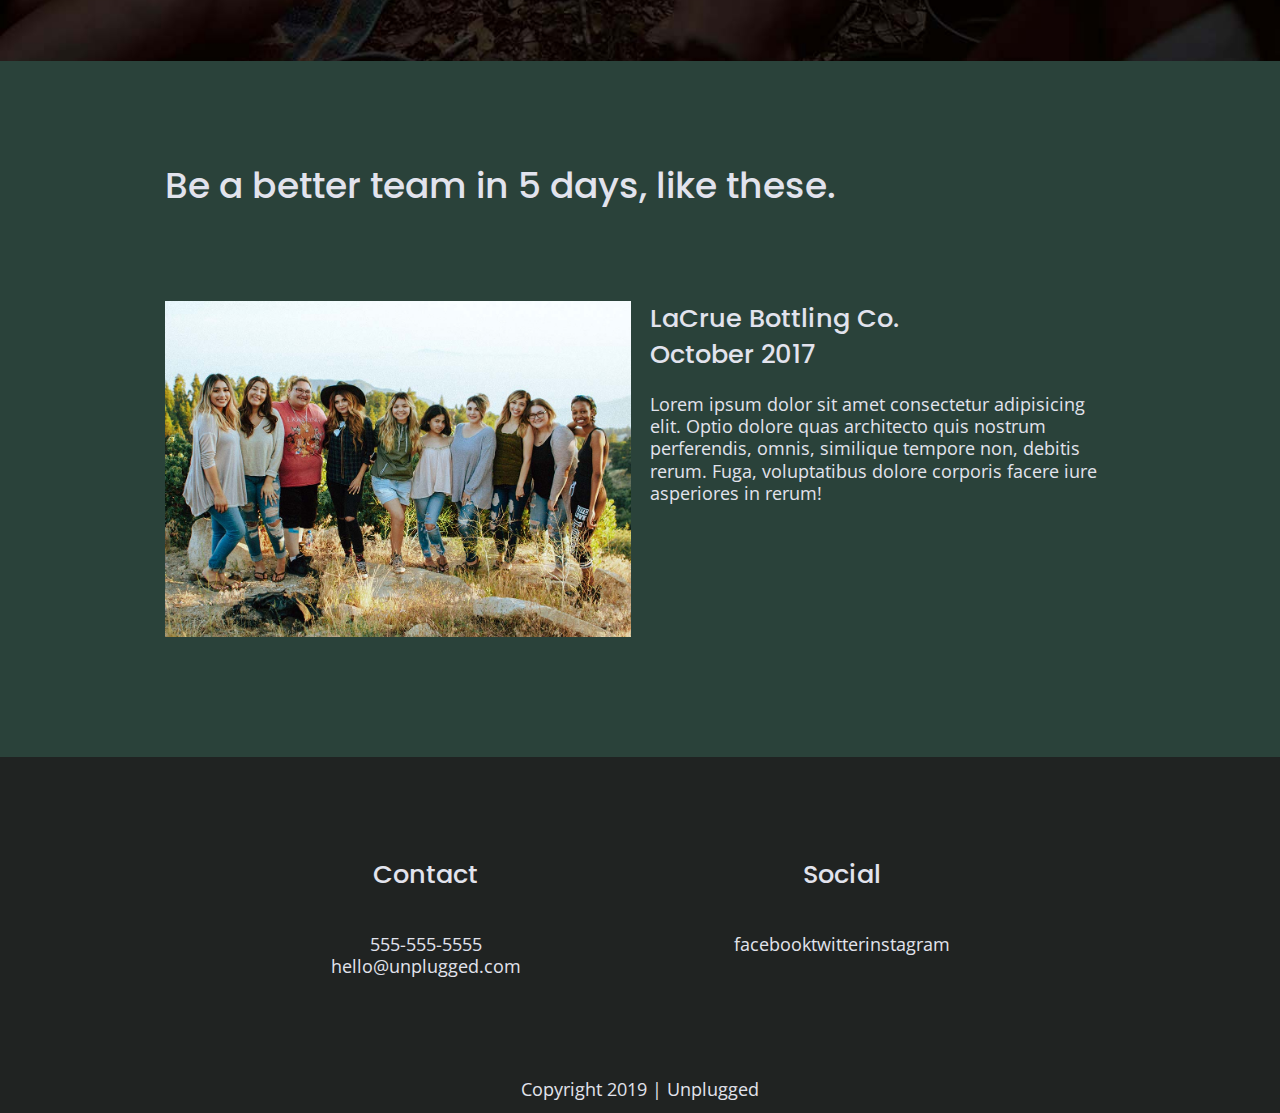
==== commit 9a0b4cf1: "Added icons to homepage" ====
--- a/index.html
+++ b/index.html
@@ -20,6 +20,8 @@
   <link rel="stylesheet" href="css/main.css">
 
   <link href="https://fonts.googleapis.com/css?family=Open+Sans:400,700|Poppins:500,700" rel="stylesheet">
+  <!-- FontAwesome CDN version 5.5 -->
+  <link rel="stylesheet" href="https://use.fontawesome.com/releases/v5.5.0/css/all.css" integrity="sha384-B4dIYHKNBt8Bc12p+WXckhzcICo0wtJAoU8YZTY5qE0Id1GSseTk6S+L3BlXeVIU" crossorigin="anonymous">
 
   <meta name="theme-color" content="#fafafa">
 </head>
@@ -74,27 +76,37 @@
         <h2>Have the work week you always dreamed of — without the bad wifi.</h2>
         <div class="features-items">
           <article>
-            <p class="fontawesome-icon">**</p>
+            <p class="fontawesome-icon">
+              <i class="fas fa-campground"></i></p>
             <p class="features-item-description">Located in a peaceful bungalow outside of Lake Geneva, Wisconsin.</p>
           </article>
           <article>
-            <p class="fontawesome-icon">**</p>
+            <p class="fontawesome-icon">
+              <i class="fas fa-bed"></i></p>
             <p class="features-item-description">12 private rooms with ensuite bathrooms, 2 group meeting rooms, and 4 breakout rooms.</p>
           </article>
           <article>
-            <p class="fontawesome-icon">**</p>
+            <p class="fontawesome-icon">
+              <i class="fas fa-utensils"></i>
+            </p>
             <p class="features-item-description">Private chef team providing on demand meals - just like your team kitchen.</p>
           </article>
           <article>
-            <p class="fontawesome-icon">**</p>
+            <p class="fontawesome-icon">
+              <i class="fas fa-shoe-prints"></i>
+            </p>
             <p class="features-item-description">5 outdoor obstacle courses, including private beach 1/2 mile from bungalow.</p>
           </article>
           <article>
-            <p class="fontawesome-icon">**</p>
+            <p class="fontawesome-icon">
+              <i class="fas fa-smile"></i>
+            </p>
             <p class="features-item-description">Retreat facilitator to manage your day to day activities so you all get a chance to reset.</p>
           </article>
           <article>
-            <p class="fontawesome-icon">**</p>
+            <p class="fontawesome-icon">
+              <i class="fas fa-wifi"></i>
+            </p>
             <p class="features-item-description">Dedicated computer room for times that you must wifi.</p>
           </article>
         </div>
--- a/css/main.css
+++ b/css/main.css
@@ -341,8 +341,13 @@
 .features .features-items {
   display: flex;
   justify-content: center;
-  align-items: center;
-  flex-flow: row wrap;
+  align-items: flex-start;
+  flex-flow: row wrap;
+}
+
+.features i {
+	font-size: 3.75em;
+  margin-bottom: 40px;
 }
 
 .features article {
@@ -396,9 +401,21 @@
 }
 
 /* Google Maps Figure */
-/* .map {
-
-} */
+.map figure {
+  position: relative;
+  width: 100%;
+  padding-bottom: 125%;
+  height: 0;
+  overflow: hidden;
+}
+
+.map iframe { 
+  position: absolute;
+  top: 0;
+  left: 0;
+  width: 100%;
+  height: 100%;
+}
 
 /* Contact Us Section */
 .contact-section {
@@ -711,6 +728,11 @@
     width: 45%;
   }
 
+  /* Map Figure */
+  .map figure {
+    padding-bottom: 45%;
+  }
+
   /* Contact Section */
   .contact-section h2 {
     margin-bottom: 50px;
@@ -782,7 +804,9 @@
   }
 
   /* Footer */
-  /* no changes */
+  .footer-content {
+    justify-content: space-around;
+  }
 
   /* Hero Section */
   .hero-area {
@@ -825,6 +849,11 @@
   .contact-content {
     width: 90%;
   }
+
+    /* Map Figure */
+    .map figure {
+      padding-bottom: 37%;
+    }
 
   /* Contact Section */
   .contact-section h4 {
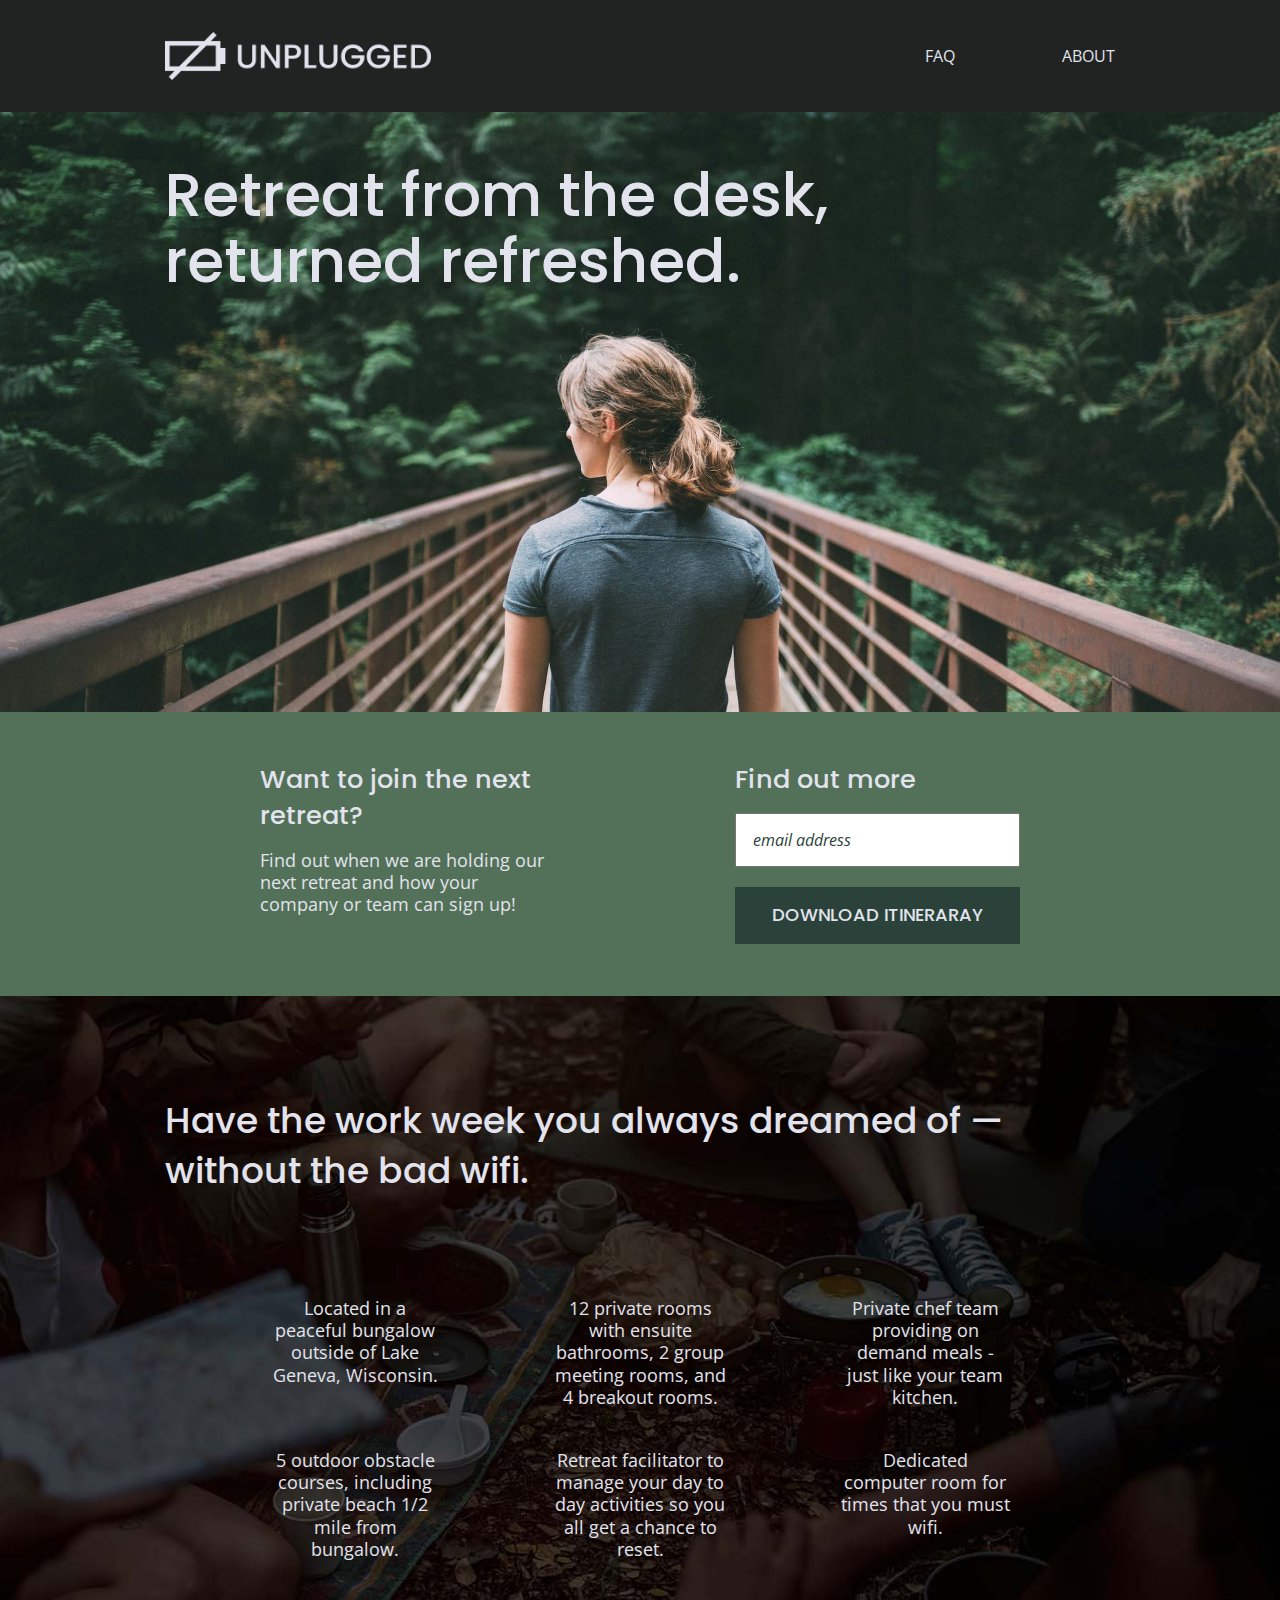
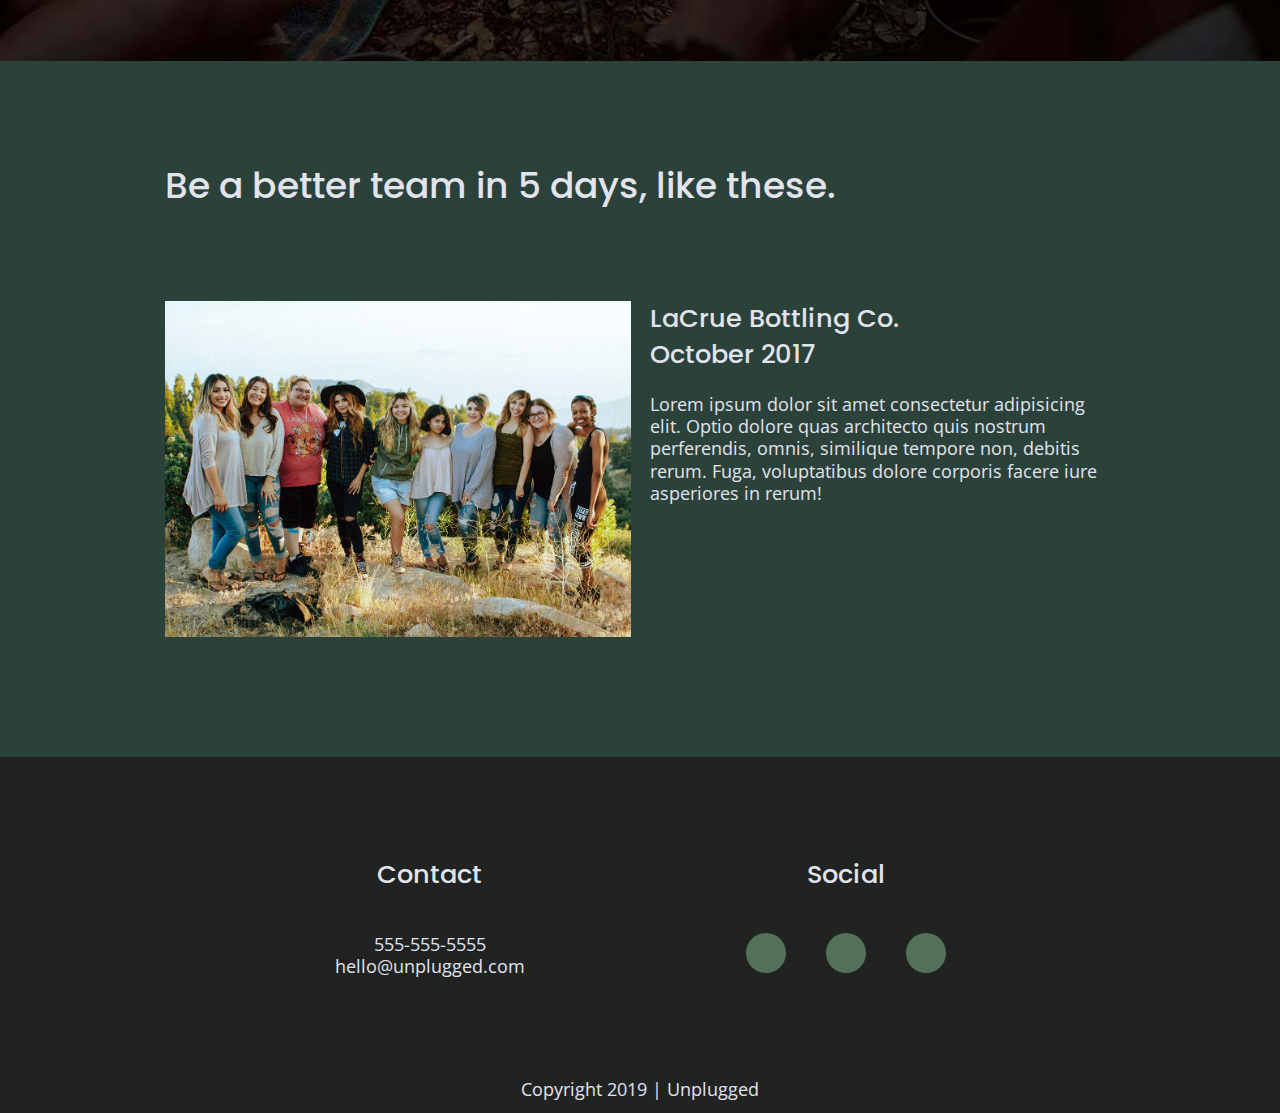
==== commit ad5ee91e: "Added social media icons" ====
--- a/index.html
+++ b/index.html
@@ -148,9 +148,15 @@
         <div class="social">
           <h4>Social</h4>
           <div class="social-icons">
-            <p><a href="https://facebook.com/" target="_blank">facebook</a></p>
-            <p><a href="https://twitter.com/" target="_blank">twitter</a></p>
-            <p><a href="https://instagram.com/" target="_blank">instagram</a></p>
+            <p>
+              <a href="https://www.facebook.com/Skillcrush/" target="_blank"><i class="fab fa-facebook-f"></i></a>
+            </p>
+            <p>
+              <a href="https://twitter.com/Skillcrush" target="_blank"><i class="fab fa-twitter"></i></a>
+            </p>
+            <p>
+              <a href="https://www.instagram.com/skillcrush/" target="_blank"><i class="fab fa-instagram"></i></a>
+            </p>
           </div>
         </div>
       </div>
--- a/css/main.css
+++ b/css/main.css
@@ -244,7 +244,7 @@
 
 footer .social-icons {
   display: flex;
-  justify-content: space-around;
+  justify-content: space-between;
   align-items: center;
 }
 
@@ -252,6 +252,16 @@
   display: flex;
   justify-content: center;
   align-items: center;
+  background-color: #527158;
+  border-radius: 50%;
+  width: 40px; 
+  height: 40px;
+  font-size: 1.2rem;
+  margin-right: 20px;
+}
+
+footer .social-icons p:last-child {
+  margin-right: 0;
 }
 
 footer .copyright {
@@ -643,6 +653,14 @@
     margin-bottom: 40px;
   }
 
+  footer .social-icons p {
+    margin-right: 40px;
+  }
+  
+  footer .social-icons p:last-child {
+    margin-right: 0;
+  }
+
 
   /**** TABLET HOMEPAGE ****/
 
